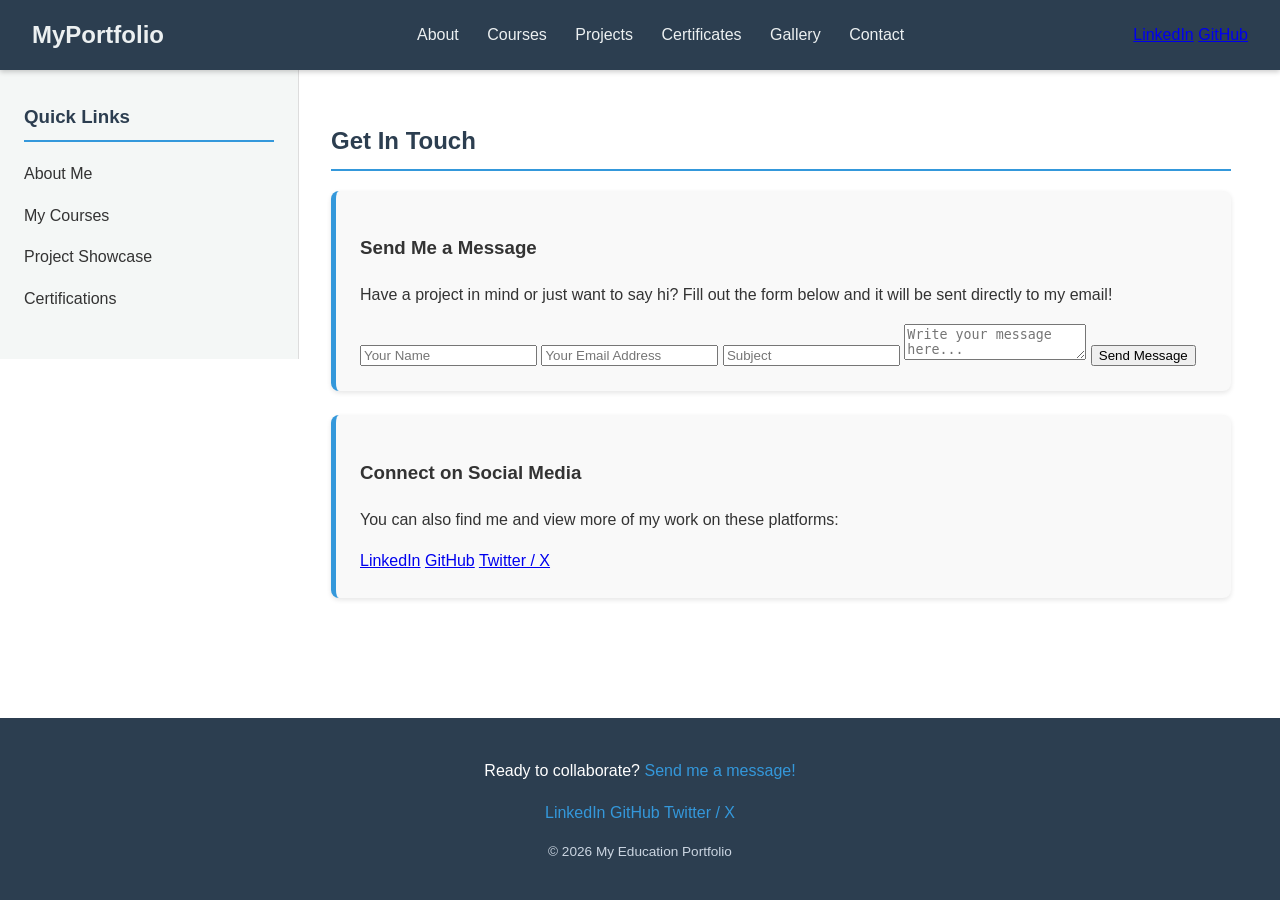
==== contact.html @ 6165745e "Add files via upload" ====
<!DOCTYPE html>
<html lang="en">
<head>
    <meta charset="UTF-8">
    <meta name="viewport" content="width=device-width, initial-scale=1.0">
    <title>Contact Me | Portfolio</title>
    <link rel="stylesheet" href="style.css">
</head>
<body>

    <div id="header-placeholder"></div>

    <div class="main-wrapper">
        <div id="sidebar-placeholder"></div>

        <main class="content">
            <section id="contact">
                <h2>Get In Touch</h2>
                
                <div class="card">
                    <h3>Send Me a Message</h3>
                    <p>Have a project in mind or just want to say hi? Fill out the form below and it will be sent directly to my email!</p>
                    
                    <form action="https://formsubmit.co/your.email@example.com" method="POST" class="contact-form">
                        <input type="hidden" name="_captcha" value="false">
                        <input type="hidden" name="_next" value="https://yourusername.github.io/contact.html">
                        
                        <input type="text" name="name" placeholder="Your Name" required>
                        <input type="email" name="email" placeholder="Your Email Address" required>
                        <input type="text" name="subject" placeholder="Subject" required>
                        <textarea name="message" placeholder="Write your message here..." required></textarea>
                        
                        <button type="submit">Send Message</button>
                    </form>
                </div>

                <div class="card">
                    <h3>Connect on Social Media</h3>
                    <p>You can also find me and view more of my work on these platforms:</p>
                    <div class="social-links">
                        <a href="https://linkedin.com/in/yourprofile" target="_blank">LinkedIn</a>
                        <a href="https://github.com/yourusername" target="_blank">GitHub</a>
                        <a href="https://twitter.com/yourhandle" target="_blank">Twitter / X</a>
                    </div>
                </div>

            </section>
        </main>
    </div>

    <div id="footer-placeholder"></div>
    <script src="script.js"></script>
</body>
</html>
---- style.css ----
/* style.css */
body { 
    font-family: 'Segoe UI', Tahoma, Geneva, Verdana, sans-serif; 
    margin: 0; 
    padding: 0; 
    color: #333; 
    line-height: 1.6;
    display: flex;
    flex-direction: column;
    min-height: 100vh;
}
header { 
    background: #2c3e50; 
    color: #ffffff; 
    padding: 1rem 2rem; 
    display: flex;
    justify-content: space-between;
    align-items: center;
    box-shadow: 0 2px 5px rgba(0,0,0,0.2);
    position: sticky;
    top: 0;
}
header .logo {
    font-size: 1.5rem;
    font-weight: bold;
    color: #ecf0f1;
    text-decoration: none;
}
nav.top-nav a {
    color: #ecf0f1;
    text-decoration: none;
    margin-left: 1.5rem;
    font-weight: 500;
}
nav.top-nav a:hover {
    color: #3498db;
}
.search-container {
    display: flex;
    align-items: center;
}
.search-container input[type="text"] {
    padding: 0.5rem;
    border: none;
    border-radius: 4px;
    width: 250px;
}
.search-container button {
    padding: 0.5rem 1rem;
    background: #3498db;
    color: white;
    border: none;
    border-radius: 4px;
    margin-left: 0.5rem;
    cursor: pointer;
}
.main-wrapper {
    display: flex;
    flex: 1;
}
aside.sidebar {
    background: #f4f7f6;
    width: 250px;
    padding: 2rem 1.5rem;
    border-right: 1px solid #ddd;
}
aside.sidebar h3 {
    color: #2c3e50;
    border-bottom: 2px solid #3498db;
    padding-bottom: 0.5rem;
    margin-top: 0;
}
aside.sidebar ul {
    list-style-type: none;
    padding: 0;
}
aside.sidebar ul li {
    margin-bottom: 1rem;
}
aside.sidebar ul li a {
    color: #333;
    text-decoration: none;
}
main.content {
    flex: 1;
    padding: 2rem;
    max-width: 900px;
}
h2 { 
    color: #2c3e50; 
    border-bottom: 2px solid #3498db; 
    padding-bottom: 0.5rem; 
}
.card { 
    background: #f9f9f9; 
    padding: 1.5rem; 
    margin-bottom: 1.5rem; 
    border-radius: 8px; 
    border-left: 5px solid #3498db; 
    box-shadow: 0 2px 5px rgba(0,0,0,0.1);
}
footer { 
    background: #2c3e50; 
    color: #ffffff; 
    text-align: center; 
    padding: 1.5rem 0; 
}
footer a {
    color: #3498db;
    text-decoration: none;
}
/* --- NEW GALLERY GRID STYLES --- */
.gallery-grid {
    display: grid;
    grid-template-columns: repeat(3, 1fr); /* Forces exactly 3 images per row */
    gap: 15px; /* The space between the images */
    margin-top: 20px;
}

.gallery-img {
    width: 100%;
    height: 200px; /* Keeps all images the exact same height */
    object-fit: cover; /* Prevents your images from looking squished or stretched */
    border-radius: 8px;
    cursor: pointer;
    transition: transform 0.3s ease;
}

.gallery-img:hover {
    transform: scale(1.05); /* Creates a cool zoom effect when you hover over them */
    box-shadow: 0 4px 10px rgba(0,0,0,0.2);
}

/* --- NEW LIGHTBOX (ENLARGED POP-UP) STYLES --- */
.lightbox {
    display: none; /* Hidden completely until clicked */
    position: fixed;
    z-index: 2000; /* Ensures it sits on top of your header/sidebar */
    left: 0;
    top: 0;
    width: 100%;
    height: 100%;
    background-color: rgba(0, 0, 0, 0.85); /* Dark transparent background */
    align-items: center;
    justify-content: center;
}

.lightbox-content {
    max-width: 90%;
    max-height: 90%;
    border-radius: 8px;
    box-shadow: 0 4px 15px rgba(0,0,0,0.5);
}

.close-btn {
    position: absolute;
    top: 20px;
    right: 35px;
    color: #fff;
    font-size: 40px;
    font-weight: bold;
    cursor: pointer;
}

.close-btn:hover {
    color: #3498db;
}
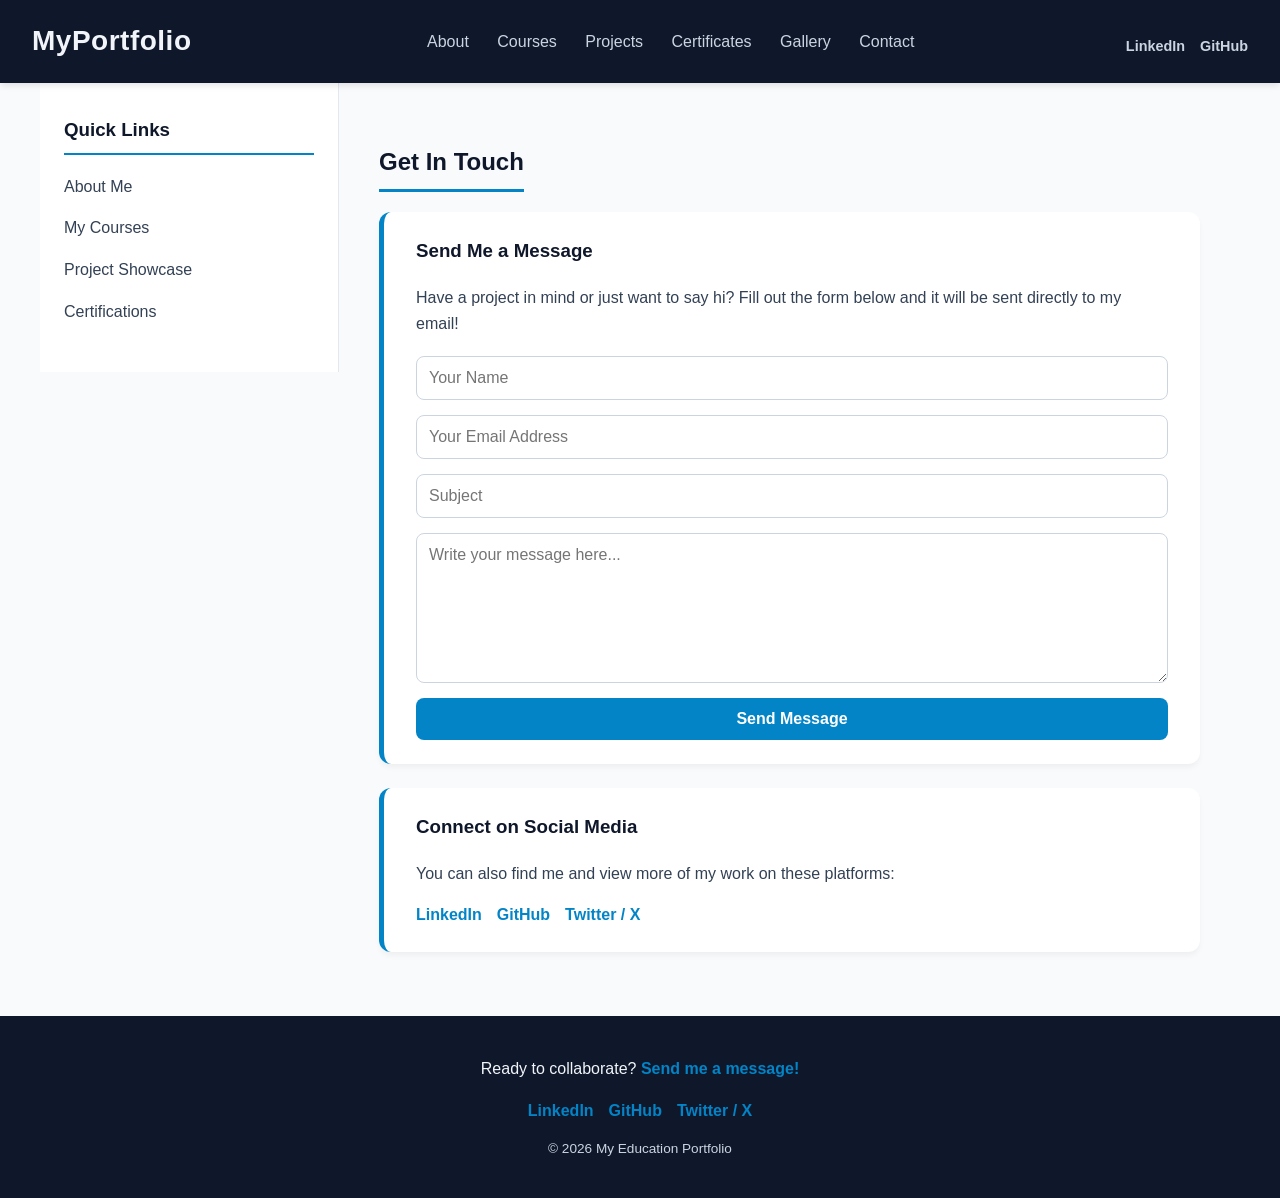
==== commit 66467318: "Update contact.html" ====
--- a/contact.html
+++ b/contact.html
@@ -4,7 +4,7 @@
     <meta charset="UTF-8">
     <meta name="viewport" content="width=device-width, initial-scale=1.0">
     <title>Contact Me | Portfolio</title>
-    <link rel="stylesheet" href="style.css">
+    <link rel="stylesheet" href="style1.css">
 </head>
 <body>
 
@@ -21,7 +21,7 @@
                     <h3>Send Me a Message</h3>
                     <p>Have a project in mind or just want to say hi? Fill out the form below and it will be sent directly to my email!</p>
                     
-                    <form action="https://formsubmit.co/your.email@example.com" method="POST" class="contact-form">
+                    <form action="https://formsubmit.co/kmafaq786@gmail.com" method="POST" class="contact-form">
                         <input type="hidden" name="_captcha" value="false">
                         <input type="hidden" name="_next" value="https://yourusername.github.io/contact.html">
                         
@@ -51,4 +51,4 @@
     <div id="footer-placeholder"></div>
     <script src="script.js"></script>
 </body>
-</html>+</html>
--- a/style1.css
+++ b/style1.css
@@ -0,0 +1,240 @@
+/* --- MODERN SLATE & SKY BLUE THEME --- */
+:root {
+    --primary-color: #0f172a; /* Deep Slate */
+    --accent-color: #0284c7; /* Vibrant Sky Blue */
+    --accent-hover: #0369a1;
+    --bg-color: #f8fafc; /* Soft off-white background */
+    --card-bg: #ffffff;
+    --text-main: #334155;
+    --text-light: #f1f5f9;
+}
+
+body { 
+    font-family: 'Inter', 'Segoe UI', Tahoma, Geneva, Verdana, sans-serif; 
+    margin: 0; 
+    padding: 0; 
+    color: var(--text-main); 
+    background-color: var(--bg-color);
+    line-height: 1.6;
+    display: flex;
+    flex-direction: column;
+    min-height: 100vh;
+}
+
+/* --- HEADER & NAVIGATION --- */
+header { 
+    background: var(--primary-color); 
+    color: var(--text-light); 
+    padding: 1.2rem 2rem; 
+    display: flex;
+    justify-content: space-between;
+    align-items: center;
+    box-shadow: 0 4px 6px -1px rgba(0,0,0,0.1);
+    position: sticky;
+    top: 0;
+    z-index: 1000;
+}
+
+header .logo {
+    font-size: 1.75rem;
+    font-weight: 700;
+    color: var(--text-light);
+    text-decoration: none;
+    letter-spacing: 0.5px;
+}
+
+nav.top-nav a {
+    color: #cbd5e1;
+    text-decoration: none;
+    margin-left: 1.5rem;
+    font-weight: 500;
+    transition: color 0.3s ease;
+}
+
+nav.top-nav a:hover {
+    color: var(--accent-color);
+}
+
+/* --- PROFILE PICTURE --- */
+.profile-pic {
+    width: 150px;
+    height: 150px;
+    border-radius: 50%; /* Makes it perfectly round */
+    object-fit: cover; /* Prevents stretching */
+    border: 4px solid var(--accent-color);
+    box-shadow: 0 4px 10px rgba(0,0,0,0.15);
+    display: block;
+    margin: 0 auto 1.5rem auto; /* Centers the image */
+}
+
+/* --- LAYOUT & SIDEBAR --- */
+.main-wrapper {
+    display: flex;
+    flex: 1;
+    max-width: 1200px;
+    margin: 0 auto;
+    width: 100%;
+}
+
+aside.sidebar {
+    background: var(--card-bg);
+    width: 250px;
+    padding: 2rem 1.5rem;
+    border-right: 1px solid #e2e8f0;
+}
+
+aside.sidebar h3 {
+    color: var(--primary-color);
+    border-bottom: 2px solid var(--accent-color);
+    padding-bottom: 0.5rem;
+    margin-top: 0;
+}
+
+aside.sidebar ul {
+    list-style-type: none;
+    padding: 0;
+}
+
+aside.sidebar ul li { margin-bottom: 1rem; }
+
+aside.sidebar ul li a {
+    color: var(--text-main);
+    text-decoration: none;
+    font-weight: 500;
+    transition: color 0.2s ease;
+}
+
+aside.sidebar ul li a:hover { color: var(--accent-color); }
+
+/* --- MAIN CONTENT & CARDS --- */
+main.content {
+    flex: 1;
+    padding: 2.5rem;
+}
+
+h2 { 
+    color: var(--primary-color); 
+    border-bottom: 3px solid var(--accent-color); 
+    padding-bottom: 0.5rem; 
+    display: inline-block;
+}
+
+.card { 
+    background: var(--card-bg); 
+    padding: 1.5rem 2rem; 
+    margin-bottom: 1.5rem; 
+    border-radius: 12px; 
+    border-left: 5px solid var(--accent-color); 
+    box-shadow: 0 4px 6px -1px rgba(0,0,0,0.05);
+    transition: transform 0.2s ease, box-shadow 0.2s ease;
+}
+
+.card:hover {
+    transform: translateY(-3px);
+    box-shadow: 0 10px 15px -3px rgba(0,0,0,0.1);
+}
+
+.card h3 {
+    margin-top: 0;
+    color: var(--primary-color);
+}
+
+/* --- GALLERY GRID --- */
+.gallery-grid {
+    display: grid;
+    grid-template-columns: repeat(3, 1fr);
+    gap: 20px;
+    margin-top: 20px;
+}
+
+.gallery-img {
+    width: 100%;
+    height: 200px;
+    object-fit: cover;
+    border-radius: 8px;
+    cursor: pointer;
+    transition: transform 0.3s ease, box-shadow 0.3s ease;
+}
+
+.gallery-img:hover {
+    transform: scale(1.03);
+    box-shadow: 0 10px 15px rgba(0,0,0,0.2);
+}
+
+/* --- FOOTER --- */
+footer { 
+    background: var(--primary-color); 
+    color: var(--text-light); 
+    text-align: center; 
+    padding: 1.5rem 0; 
+    margin-top: auto;
+}
+
+footer a { color: var(--accent-color); text-decoration: none; font-weight: 600;}
+/* --- CONTACT FORM STYLES --- */
+.contact-form {
+    display: flex;
+    flex-direction: column;
+    gap: 15px;
+    margin-top: 20px;
+}
+
+.contact-form input, 
+.contact-form textarea {
+    width: 100%;
+    padding: 12px;
+    border: 1px solid #cbd5e1;
+    border-radius: 8px;
+    font-family: inherit;
+    font-size: 1rem;
+    box-sizing: border-box;
+}
+
+.contact-form textarea {
+    resize: vertical;
+    min-height: 150px;
+}
+
+.contact-form button {
+    background-color: var(--accent-color);
+    color: white;
+    padding: 12px 20px;
+    border: none;
+    border-radius: 8px;
+    font-size: 1rem;
+    font-weight: 600;
+    cursor: pointer;
+    transition: background-color 0.3s ease;
+}
+
+.contact-form button:hover {
+    background-color: var(--accent-hover);
+}
+
+/* --- SOCIAL MEDIA LINKS --- */
+.social-links {
+    display: flex;
+    gap: 15px;
+    margin-top: 10px;
+}
+
+.social-links a {
+    color: var(--accent-color);
+    text-decoration: none;
+    font-weight: 600;
+    transition: color 0.3s ease;
+}
+
+.social-links a:hover {
+    color: var(--primary-color);
+}
+
+/* Header specific social links */
+header .social-links a {
+    color: #cbd5e1;
+    font-size: 0.9rem;
+}
+
+header .social-links a:hover {
+    color: var(--accent-color);
+}
